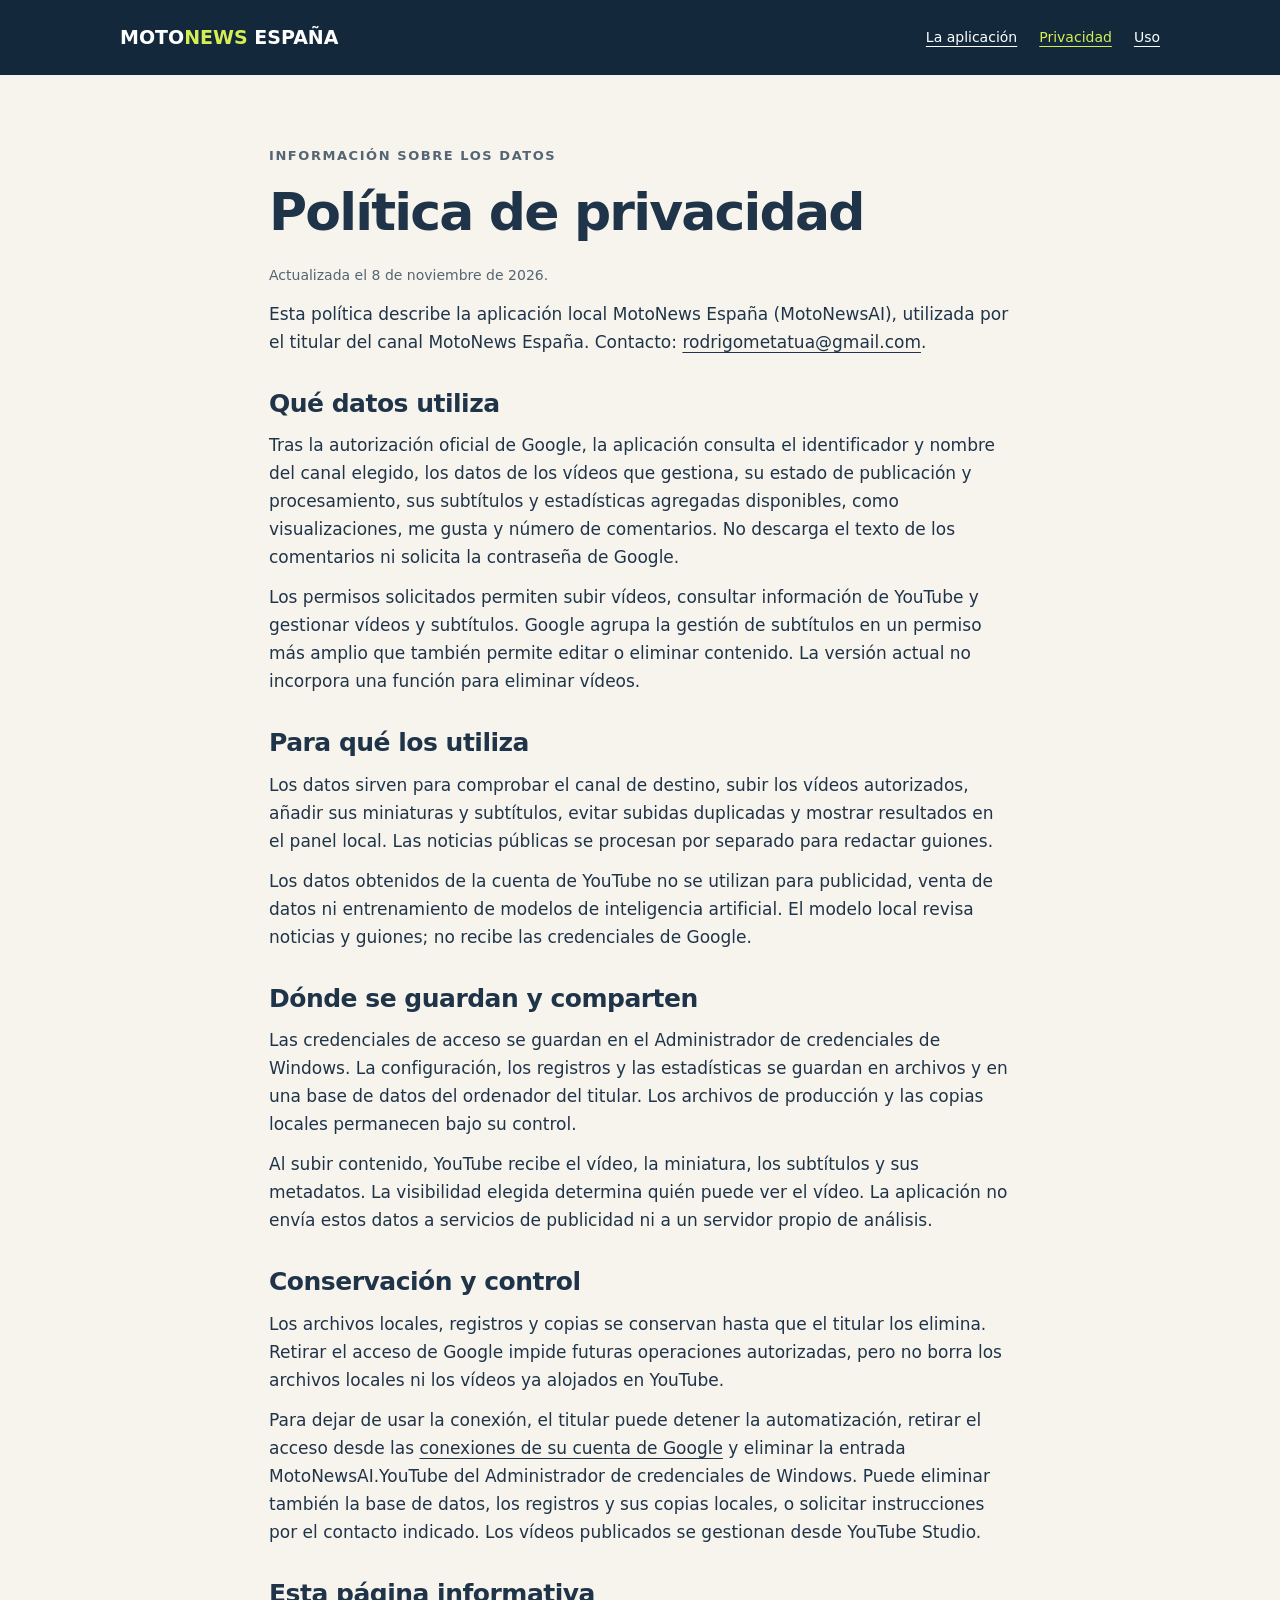
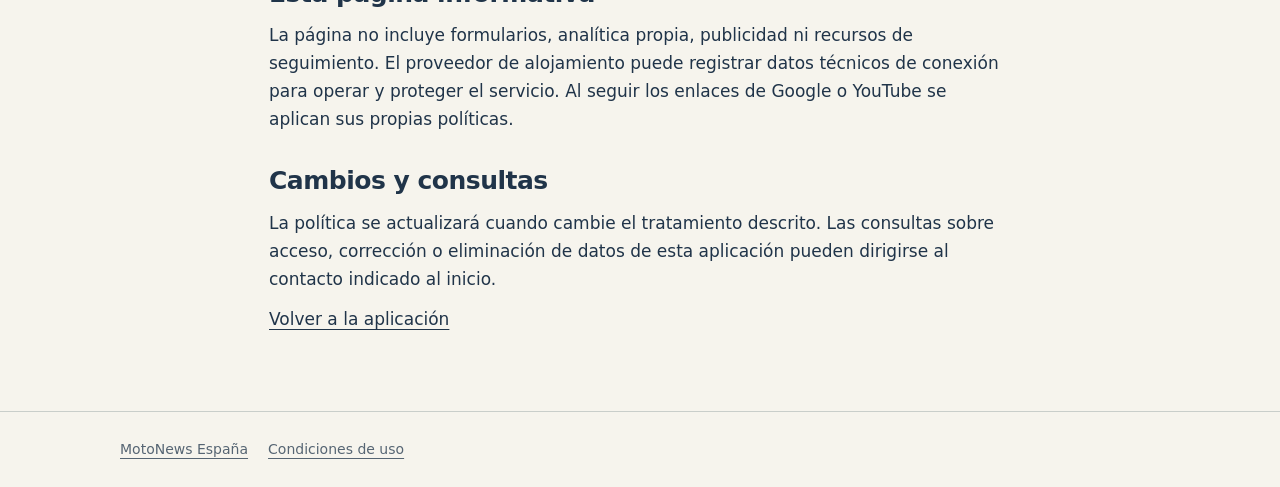
==== privacidad.html @ 43cf76ec "Publicar información y privacidad de MotoNews España" ====
<!doctype html>
<html lang="es"><head><meta charset="utf-8"><meta name="viewport" content="width=device-width,initial-scale=1"><title>Privacidad · MotoNews España</title><link rel="stylesheet" href="estilo.css"></head><body><header><a class="brand" href="index.html">MOTO<span>NEWS</span> ESPAÑA</a><nav aria-label="Navegación principal"><a href="index.html">La aplicación</a><a href="privacidad.html" aria-current="page">Privacidad</a><a href="uso.html">Uso</a></nav></header>
<main class="document"><p class="kicker">Información sobre los datos</p><h1>Política de privacidad</h1><p class="date">Actualizada el 8 de noviembre de 2026.</p><p>Esta política describe la aplicación local MotoNews España (MotoNewsAI), utilizada por el titular del canal MotoNews España. Contacto: <a class="contact" href="mailto:rodrigometatua@gmail.com">rodrigometatua@gmail.com</a>.</p>
<h2>Qué datos utiliza</h2><p>Tras la autorización oficial de Google, la aplicación consulta el identificador y nombre del canal elegido, los datos de los vídeos que gestiona, su estado de publicación y procesamiento, sus subtítulos y estadísticas agregadas disponibles, como visualizaciones, me gusta y número de comentarios. No descarga el texto de los comentarios ni solicita la contraseña de Google.</p><p>Los permisos solicitados permiten subir vídeos, consultar información de YouTube y gestionar vídeos y subtítulos. Google agrupa la gestión de subtítulos en un permiso más amplio que también permite editar o eliminar contenido. La versión actual no incorpora una función para eliminar vídeos.</p>
<h2>Para qué los utiliza</h2><p>Los datos sirven para comprobar el canal de destino, subir los vídeos autorizados, añadir sus miniaturas y subtítulos, evitar subidas duplicadas y mostrar resultados en el panel local. Las noticias públicas se procesan por separado para redactar guiones.</p><p>Los datos obtenidos de la cuenta de YouTube no se utilizan para publicidad, venta de datos ni entrenamiento de modelos de inteligencia artificial. El modelo local revisa noticias y guiones; no recibe las credenciales de Google.</p>
<h2>Dónde se guardan y comparten</h2><p>Las credenciales de acceso se guardan en el Administrador de credenciales de Windows. La configuración, los registros y las estadísticas se guardan en archivos y en una base de datos del ordenador del titular. Los archivos de producción y las copias locales permanecen bajo su control.</p><p>Al subir contenido, YouTube recibe el vídeo, la miniatura, los subtítulos y sus metadatos. La visibilidad elegida determina quién puede ver el vídeo. La aplicación no envía estos datos a servicios de publicidad ni a un servidor propio de análisis.</p>
<h2>Conservación y control</h2><p>Los archivos locales, registros y copias se conservan hasta que el titular los elimina. Retirar el acceso de Google impide futuras operaciones autorizadas, pero no borra los archivos locales ni los vídeos ya alojados en YouTube.</p><p>Para dejar de usar la conexión, el titular puede detener la automatización, retirar el acceso desde las <a href="https://myaccount.google.com/connections">conexiones de su cuenta de Google</a> y eliminar la entrada MotoNewsAI.YouTube del Administrador de credenciales de Windows. Puede eliminar también la base de datos, los registros y sus copias locales, o solicitar instrucciones por el contacto indicado. Los vídeos publicados se gestionan desde YouTube Studio.</p>
<h2>Esta página informativa</h2><p>La página no incluye formularios, analítica propia, publicidad ni recursos de seguimiento. El proveedor de alojamiento puede registrar datos técnicos de conexión para operar y proteger el servicio. Al seguir los enlaces de Google o YouTube se aplican sus propias políticas.</p>
<h2>Cambios y consultas</h2><p>La política se actualizará cuando cambie el tratamiento descrito. Las consultas sobre acceso, corrección o eliminación de datos de esta aplicación pueden dirigirse al contacto indicado al inicio.</p><p><a href="index.html">Volver a la aplicación</a></p></main><footer><a href="index.html">MotoNews España</a><a href="uso.html">Condiciones de uso</a></footer></body></html>
---- estilo.css ----
:root{color-scheme:light;--navy:#13283b;--paper:#f6f4ed;--lime:#d3ef54;--ink:#203449;--muted:#566573}*{box-sizing:border-box}body{margin:0;background:var(--paper);color:var(--ink);font:17px/1.65 system-ui,-apple-system,Segoe UI,sans-serif}a{color:inherit;text-underline-offset:4px}a:hover{text-decoration-thickness:2px}a:focus-visible{outline:3px solid #387ab5;outline-offset:5px}header{background:var(--navy);color:white;padding:22px max(24px,calc((100vw - 1040px)/2));display:flex;align-items:center;justify-content:space-between;gap:24px}.brand{font-size:19px;font-weight:800;text-decoration:none;white-space:nowrap}.brand span{color:var(--lime)}nav{display:flex;gap:22px;flex-wrap:wrap;font-size:14px}nav a[aria-current]{color:var(--lime)}main{max-width:1040px;margin:auto;padding:58px 24px 66px}.kicker{font-size:13px;letter-spacing:.12em;text-transform:uppercase;font-weight:750;color:var(--muted)}h1{font-size:clamp(36px,5.5vw,64px);line-height:1.07;letter-spacing:-.035em;margin:18px 0 24px;max-width:850px}h2{font-size:25px;line-height:1.25;letter-spacing:-.02em;margin:32px 0 12px}h3{font-size:18px;margin:0 0 8px}.lead{font-size:21px;line-height:1.55;max-width:770px}.actions{margin:30px 0 48px;display:flex;gap:20px;align-items:center;flex-wrap:wrap}.button{background:var(--navy);color:white;padding:13px 23px;display:inline-block;border-radius:4px;text-decoration:none;font-weight:650}.steps{border-top:2px solid var(--navy);display:grid;grid-template-columns:repeat(3,1fr);gap:30px;padding-top:24px}.steps b{color:var(--muted);font-size:13px;letter-spacing:.08em}.steps p{font-size:16px;margin-top:10px}.note{margin:34px 0 0;padding:20px 24px;background:#e9eddf;border-left:4px solid #879b26}.document{max-width:790px}.document h1{font-size:clamp(36px,5vw,52px)}.document p,.document ul{margin:12px 0}li{margin-bottom:9px}footer{padding:26px max(24px,calc((100vw - 1040px)/2));border-top:1px solid #c9ceca;color:var(--muted);font-size:14px}footer a{margin-right:20px}.contact{overflow-wrap:anywhere}.date{color:var(--muted);font-size:14px}@media(max-width:640px){header{align-items:flex-start;flex-direction:column;gap:16px}main{padding-top:36px}.steps{grid-template-columns:1fr;gap:16px}h1{font-size:42px}.lead{font-size:19px}nav{gap:18px}footer a{display:inline-block;margin-bottom:8px}}
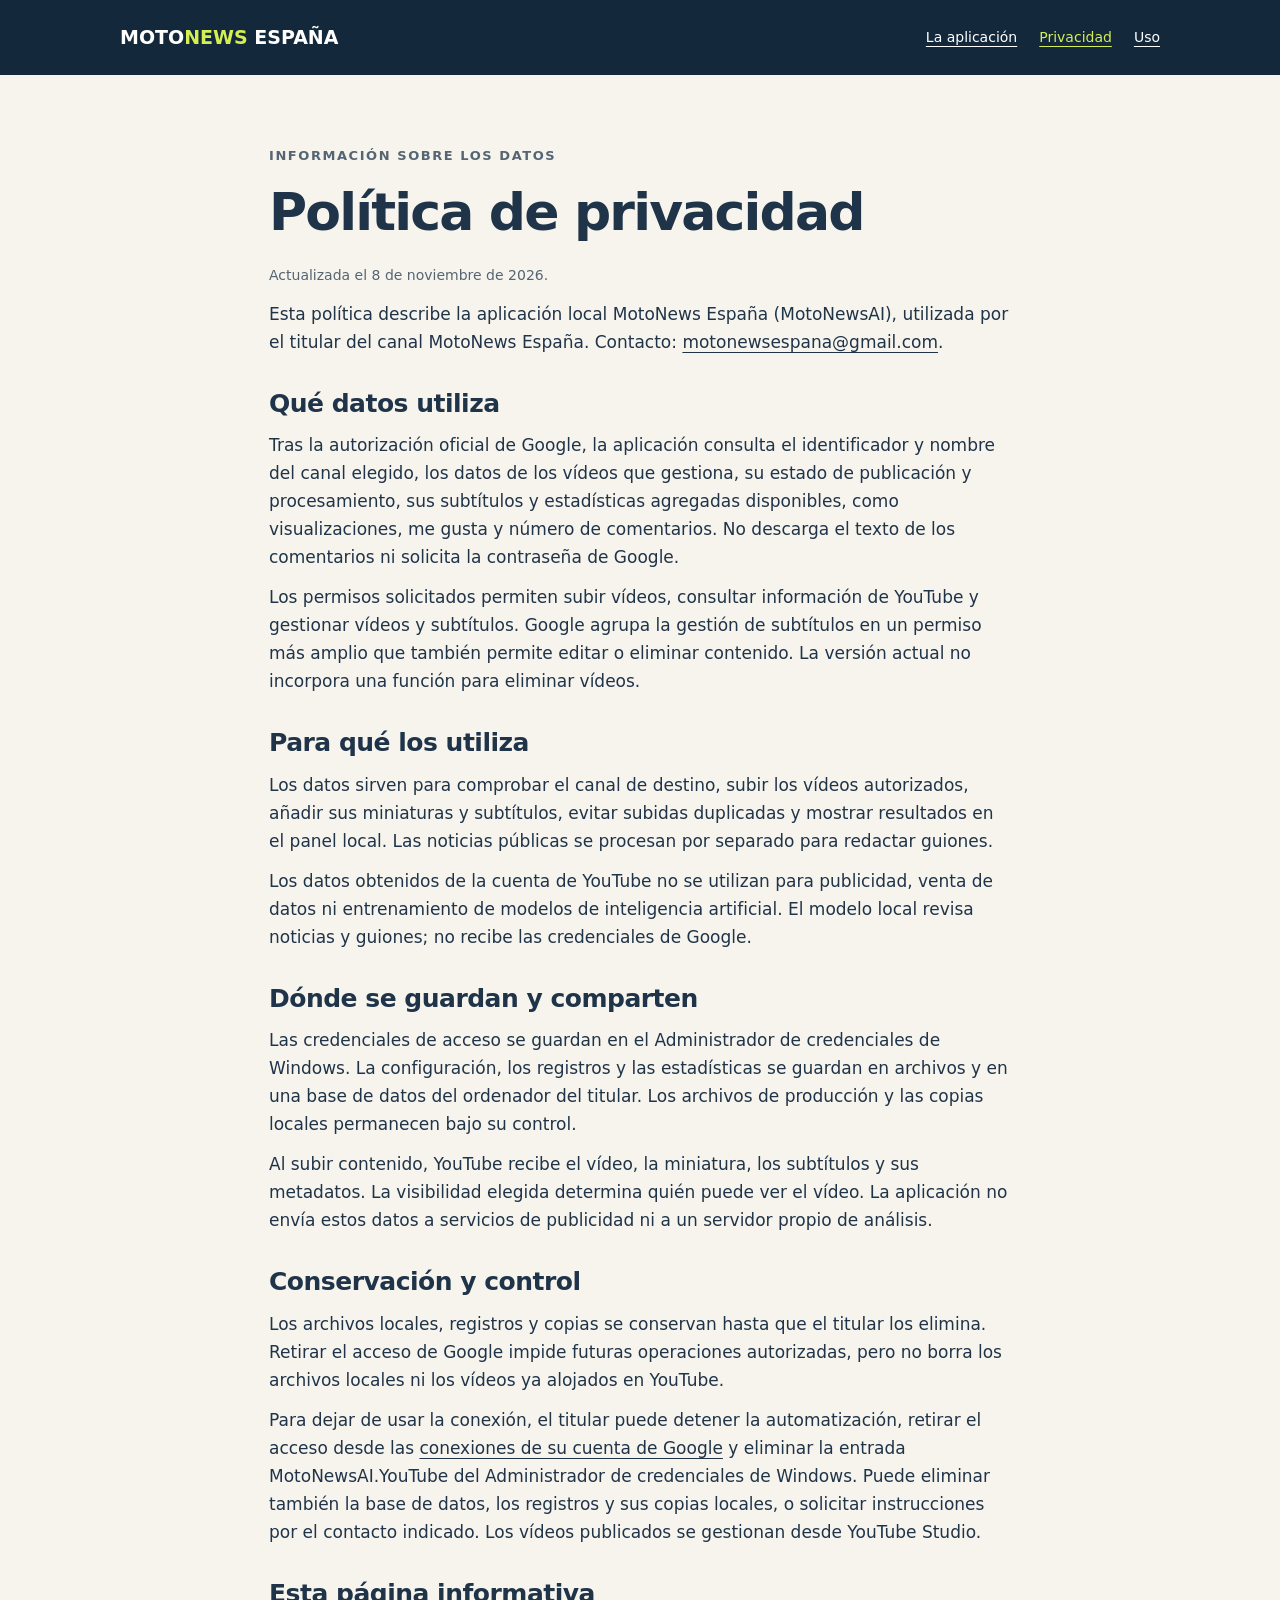
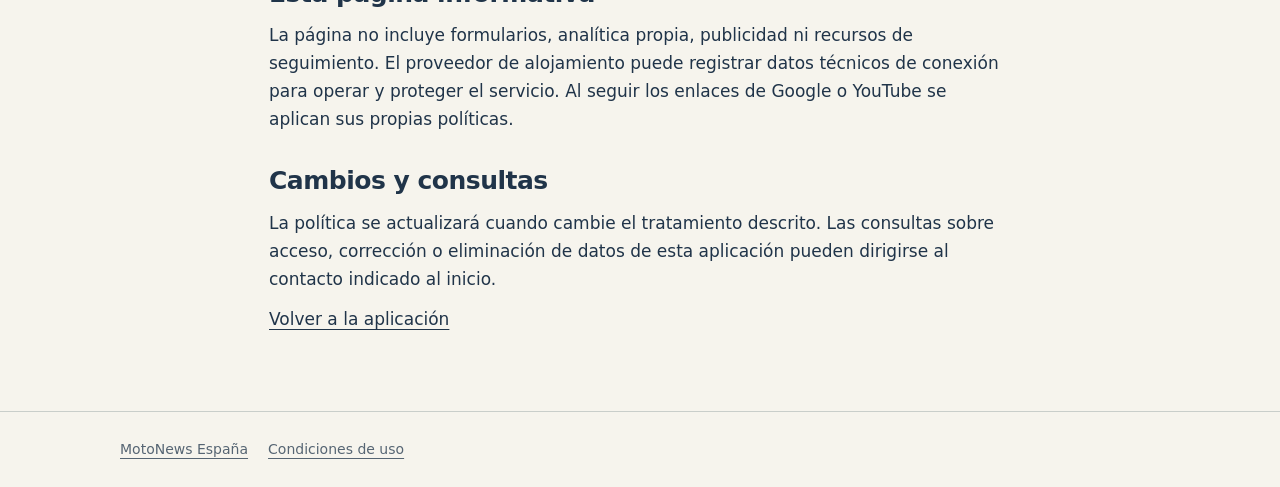
==== commit 609f8670: "Actualiza el correo de contacto de MotoNews España" ====
--- a/privacidad.html
+++ b/privacidad.html
@@ -1,6 +1,6 @@
 <!doctype html>
 <html lang="es"><head><meta charset="utf-8"><meta name="viewport" content="width=device-width,initial-scale=1"><title>Privacidad · MotoNews España</title><link rel="stylesheet" href="estilo.css"></head><body><header><a class="brand" href="index.html">MOTO<span>NEWS</span> ESPAÑA</a><nav aria-label="Navegación principal"><a href="index.html">La aplicación</a><a href="privacidad.html" aria-current="page">Privacidad</a><a href="uso.html">Uso</a></nav></header>
-<main class="document"><p class="kicker">Información sobre los datos</p><h1>Política de privacidad</h1><p class="date">Actualizada el 8 de noviembre de 2026.</p><p>Esta política describe la aplicación local MotoNews España (MotoNewsAI), utilizada por el titular del canal MotoNews España. Contacto: <a class="contact" href="mailto:rodrigometatua@gmail.com">rodrigometatua@gmail.com</a>.</p>
+<main class="document"><p class="kicker">Información sobre los datos</p><h1>Política de privacidad</h1><p class="date">Actualizada el 8 de noviembre de 2026.</p><p>Esta política describe la aplicación local MotoNews España (MotoNewsAI), utilizada por el titular del canal MotoNews España. Contacto: <a class="contact" href="mailto:motonewsespana@gmail.com">motonewsespana@gmail.com</a>.</p>
 <h2>Qué datos utiliza</h2><p>Tras la autorización oficial de Google, la aplicación consulta el identificador y nombre del canal elegido, los datos de los vídeos que gestiona, su estado de publicación y procesamiento, sus subtítulos y estadísticas agregadas disponibles, como visualizaciones, me gusta y número de comentarios. No descarga el texto de los comentarios ni solicita la contraseña de Google.</p><p>Los permisos solicitados permiten subir vídeos, consultar información de YouTube y gestionar vídeos y subtítulos. Google agrupa la gestión de subtítulos en un permiso más amplio que también permite editar o eliminar contenido. La versión actual no incorpora una función para eliminar vídeos.</p>
 <h2>Para qué los utiliza</h2><p>Los datos sirven para comprobar el canal de destino, subir los vídeos autorizados, añadir sus miniaturas y subtítulos, evitar subidas duplicadas y mostrar resultados en el panel local. Las noticias públicas se procesan por separado para redactar guiones.</p><p>Los datos obtenidos de la cuenta de YouTube no se utilizan para publicidad, venta de datos ni entrenamiento de modelos de inteligencia artificial. El modelo local revisa noticias y guiones; no recibe las credenciales de Google.</p>
 <h2>Dónde se guardan y comparten</h2><p>Las credenciales de acceso se guardan en el Administrador de credenciales de Windows. La configuración, los registros y las estadísticas se guardan en archivos y en una base de datos del ordenador del titular. Los archivos de producción y las copias locales permanecen bajo su control.</p><p>Al subir contenido, YouTube recibe el vídeo, la miniatura, los subtítulos y sus metadatos. La visibilidad elegida determina quién puede ver el vídeo. La aplicación no envía estos datos a servicios de publicidad ni a un servidor propio de análisis.</p>
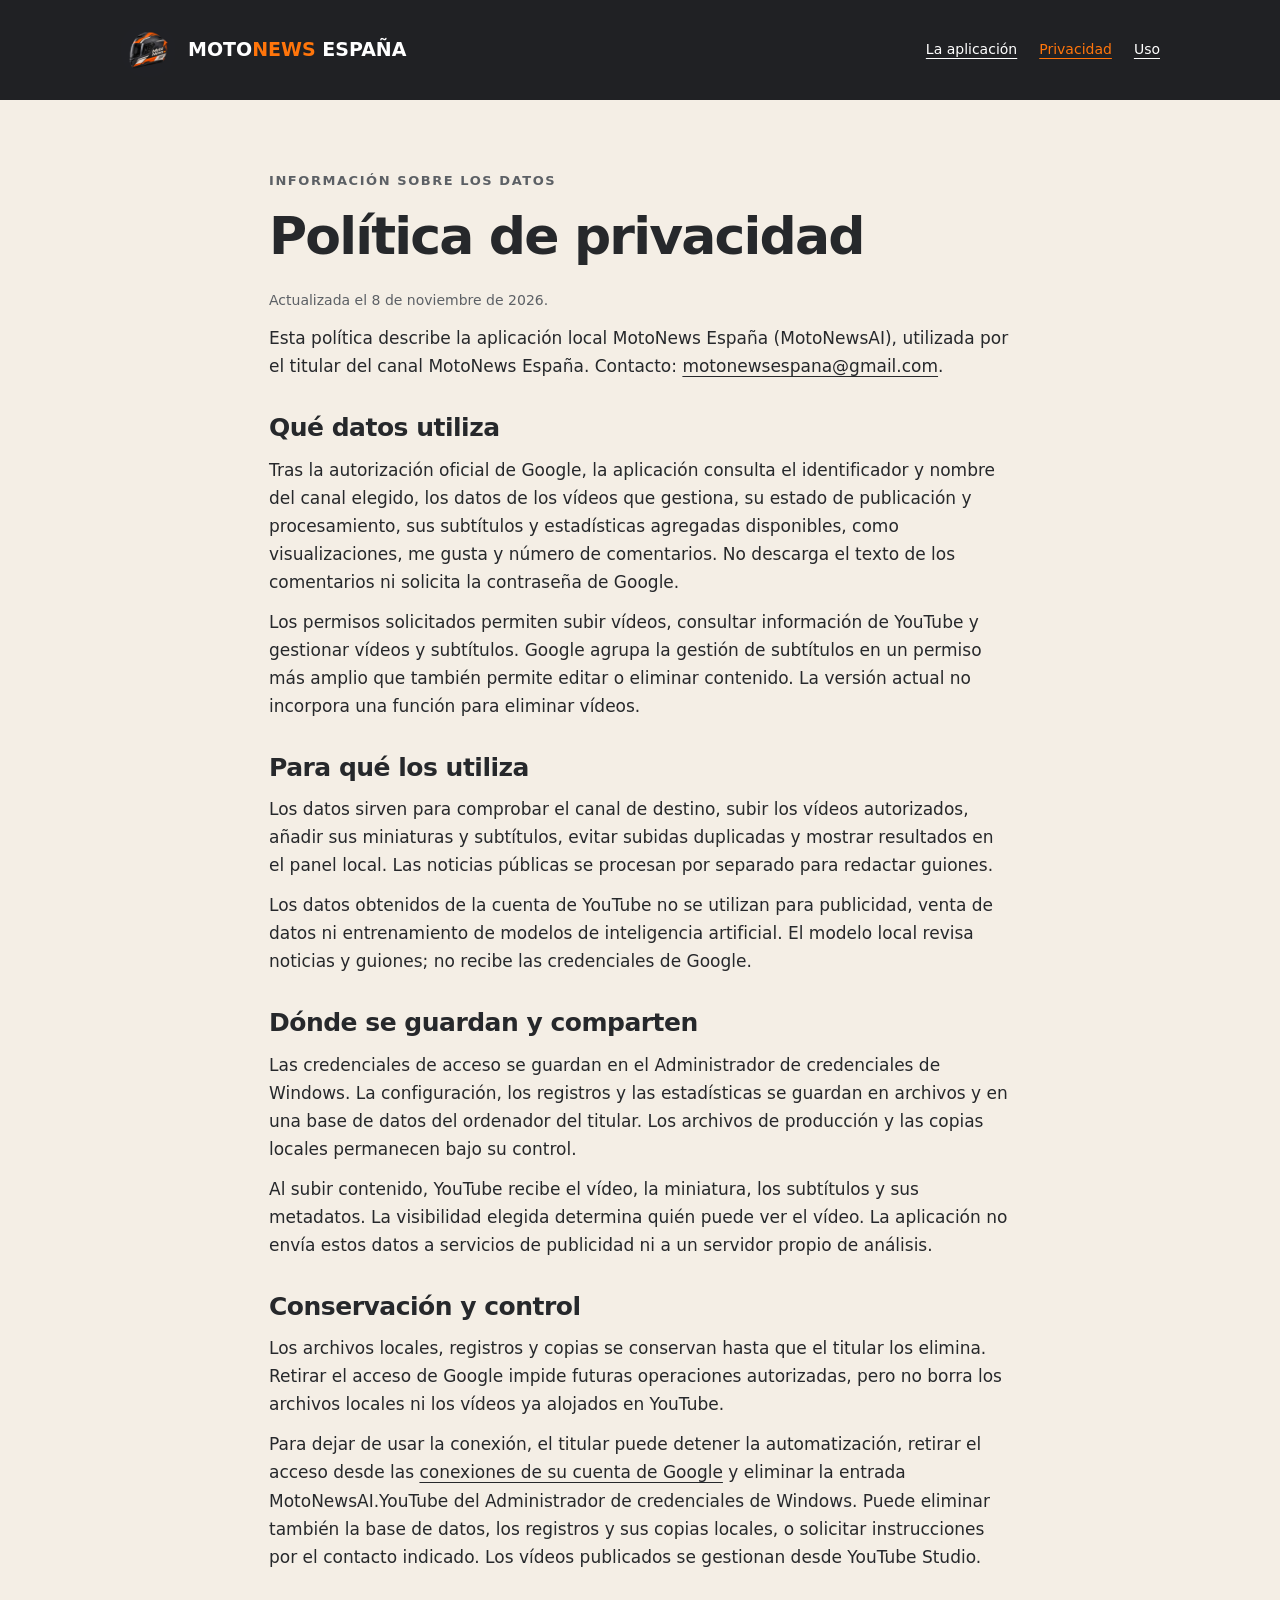
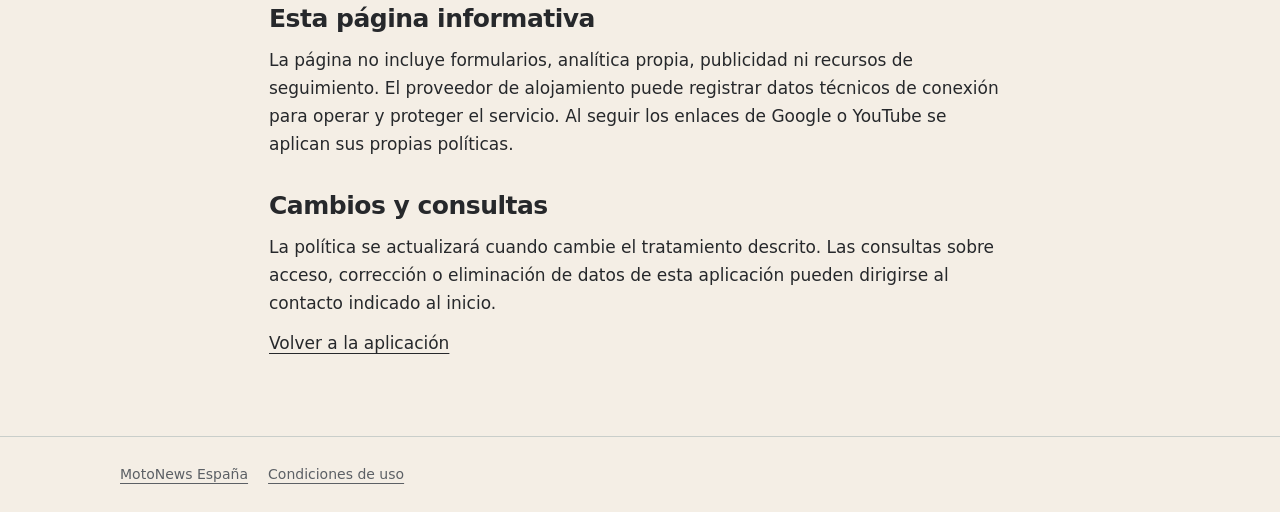
==== commit beb8954f: "Actualizar identidad aprobada: casco naranja y paleta grafito y marfil" ====
--- a/privacidad.html
+++ b/privacidad.html
@@ -1,5 +1,5 @@
 <!doctype html>
-<html lang="es"><head><meta charset="utf-8"><meta name="viewport" content="width=device-width,initial-scale=1"><title>Privacidad · MotoNews España</title><link rel="stylesheet" href="estilo.css"></head><body><header><a class="brand" href="index.html">MOTO<span>NEWS</span> ESPAÑA</a><nav aria-label="Navegación principal"><a href="index.html">La aplicación</a><a href="privacidad.html" aria-current="page">Privacidad</a><a href="uso.html">Uso</a></nav></header>
+<html lang="es"><head><meta charset="utf-8"><meta name="viewport" content="width=device-width,initial-scale=1"><title>Privacidad · MotoNews España</title><link rel="stylesheet" href="estilo.css?v=naranja-20261110"><link rel="icon" type="image/jpeg" href="assets/motonews-helmet.jpg?v=naranja-20261110"></head><body><header><a class="brand" href="index.html"><img class="brand-icon" src="assets/motonews-helmet.jpg?v=naranja-20261110" alt="" width="56" height="56"><span class="brand-name">MOTO<span>NEWS</span> ESPAÑA</span></a><nav aria-label="Navegación principal"><a href="index.html">La aplicación</a><a href="privacidad.html" aria-current="page">Privacidad</a><a href="uso.html">Uso</a></nav></header>
 <main class="document"><p class="kicker">Información sobre los datos</p><h1>Política de privacidad</h1><p class="date">Actualizada el 8 de noviembre de 2026.</p><p>Esta política describe la aplicación local MotoNews España (MotoNewsAI), utilizada por el titular del canal MotoNews España. Contacto: <a class="contact" href="mailto:motonewsespana@gmail.com">motonewsespana@gmail.com</a>.</p>
 <h2>Qué datos utiliza</h2><p>Tras la autorización oficial de Google, la aplicación consulta el identificador y nombre del canal elegido, los datos de los vídeos que gestiona, su estado de publicación y procesamiento, sus subtítulos y estadísticas agregadas disponibles, como visualizaciones, me gusta y número de comentarios. No descarga el texto de los comentarios ni solicita la contraseña de Google.</p><p>Los permisos solicitados permiten subir vídeos, consultar información de YouTube y gestionar vídeos y subtítulos. Google agrupa la gestión de subtítulos en un permiso más amplio que también permite editar o eliminar contenido. La versión actual no incorpora una función para eliminar vídeos.</p>
 <h2>Para qué los utiliza</h2><p>Los datos sirven para comprobar el canal de destino, subir los vídeos autorizados, añadir sus miniaturas y subtítulos, evitar subidas duplicadas y mostrar resultados en el panel local. Las noticias públicas se procesan por separado para redactar guiones.</p><p>Los datos obtenidos de la cuenta de YouTube no se utilizan para publicidad, venta de datos ni entrenamiento de modelos de inteligencia artificial. El modelo local revisa noticias y guiones; no recibe las credenciales de Google.</p>
--- a/estilo.css
+++ b/estilo.css
@@ -1 +1,2 @@
-:root{color-scheme:light;--navy:#13283b;--paper:#f6f4ed;--lime:#d3ef54;--ink:#203449;--muted:#566573}*{box-sizing:border-box}body{margin:0;background:var(--paper);color:var(--ink);font:17px/1.65 system-ui,-apple-system,Segoe UI,sans-serif}a{color:inherit;text-underline-offset:4px}a:hover{text-decoration-thickness:2px}a:focus-visible{outline:3px solid #387ab5;outline-offset:5px}header{background:var(--navy);color:white;padding:22px max(24px,calc((100vw - 1040px)/2));display:flex;align-items:center;justify-content:space-between;gap:24px}.brand{font-size:19px;font-weight:800;text-decoration:none;white-space:nowrap}.brand span{color:var(--lime)}nav{display:flex;gap:22px;flex-wrap:wrap;font-size:14px}nav a[aria-current]{color:var(--lime)}main{max-width:1040px;margin:auto;padding:58px 24px 66px}.kicker{font-size:13px;letter-spacing:.12em;text-transform:uppercase;font-weight:750;color:var(--muted)}h1{font-size:clamp(36px,5.5vw,64px);line-height:1.07;letter-spacing:-.035em;margin:18px 0 24px;max-width:850px}h2{font-size:25px;line-height:1.25;letter-spacing:-.02em;margin:32px 0 12px}h3{font-size:18px;margin:0 0 8px}.lead{font-size:21px;line-height:1.55;max-width:770px}.actions{margin:30px 0 48px;display:flex;gap:20px;align-items:center;flex-wrap:wrap}.button{background:var(--navy);color:white;padding:13px 23px;display:inline-block;border-radius:4px;text-decoration:none;font-weight:650}.steps{border-top:2px solid var(--navy);display:grid;grid-template-columns:repeat(3,1fr);gap:30px;padding-top:24px}.steps b{color:var(--muted);font-size:13px;letter-spacing:.08em}.steps p{font-size:16px;margin-top:10px}.note{margin:34px 0 0;padding:20px 24px;background:#e9eddf;border-left:4px solid #879b26}.document{max-width:790px}.document h1{font-size:clamp(36px,5vw,52px)}.document p,.document ul{margin:12px 0}li{margin-bottom:9px}footer{padding:26px max(24px,calc((100vw - 1040px)/2));border-top:1px solid #c9ceca;color:var(--muted);font-size:14px}footer a{margin-right:20px}.contact{overflow-wrap:anywhere}.date{color:var(--muted);font-size:14px}@media(max-width:640px){header{align-items:flex-start;flex-direction:column;gap:16px}main{padding-top:36px}.steps{grid-template-columns:1fr;gap:16px}h1{font-size:42px}.lead{font-size:19px}nav{gap:18px}footer a{display:inline-block;margin-bottom:8px}}
+:root{color-scheme:light;--navy:#202124;--paper:#f4eee5;--lime:#ff750b;--ink:#26282b;--muted:#5c6065}*{box-sizing:border-box}body{margin:0;background:var(--paper);color:var(--ink);font:17px/1.65 system-ui,-apple-system,Segoe UI,sans-serif}a{color:inherit;text-underline-offset:4px}a:hover{text-decoration-thickness:2px}a:focus-visible{outline:3px solid #b94b00;outline-offset:5px}header{background:var(--navy);color:white;padding:22px max(24px,calc((100vw - 1040px)/2));display:flex;align-items:center;justify-content:space-between;gap:24px}.brand{font-size:19px;font-weight:800;text-decoration:none;white-space:nowrap}.brand span{color:var(--lime)}nav{display:flex;gap:22px;flex-wrap:wrap;font-size:14px}nav a[aria-current]{color:var(--lime)}main{max-width:1040px;margin:auto;padding:58px 24px 66px}.kicker{font-size:13px;letter-spacing:.12em;text-transform:uppercase;font-weight:750;color:var(--muted)}h1{font-size:clamp(36px,5.5vw,64px);line-height:1.07;letter-spacing:-.035em;margin:18px 0 24px;max-width:850px}h2{font-size:25px;line-height:1.25;letter-spacing:-.02em;margin:32px 0 12px}h3{font-size:18px;margin:0 0 8px}.lead{font-size:21px;line-height:1.55;max-width:770px}.actions{margin:30px 0 48px;display:flex;gap:20px;align-items:center;flex-wrap:wrap}.button{background:var(--navy);color:white;padding:13px 23px;display:inline-block;border-radius:4px;text-decoration:none;font-weight:650}.steps{border-top:2px solid var(--navy);display:grid;grid-template-columns:repeat(3,1fr);gap:30px;padding-top:24px}.steps b{color:var(--muted);font-size:13px;letter-spacing:.08em}.steps p{font-size:16px;margin-top:10px}.note{margin:34px 0 0;padding:20px 24px;background:#f4e4d6;border-left:4px solid #d95800}.document{max-width:790px}.document h1{font-size:clamp(36px,5vw,52px)}.document p,.document ul{margin:12px 0}li{margin-bottom:9px}footer{padding:26px max(24px,calc((100vw - 1040px)/2));border-top:1px solid #c9ceca;color:var(--muted);font-size:14px}footer a{margin-right:20px}.contact{overflow-wrap:anywhere}.date{color:var(--muted);font-size:14px}@media(max-width:640px){header{align-items:flex-start;flex-direction:column;gap:16px}main{padding-top:36px}.steps{grid-template-columns:1fr;gap:16px}h1{font-size:42px}.lead{font-size:19px}nav{gap:18px}footer a{display:inline-block;margin-bottom:8px}}
+.brand{display:flex;align-items:center;gap:12px}.brand-icon{width:56px;height:56px;flex:none;border-radius:50%}.brand .brand-name{color:inherit}.brand .brand-name span{color:var(--lime)}@media(max-width:360px){.brand{font-size:16px;gap:8px}.brand-icon{width:48px;height:48px}}
